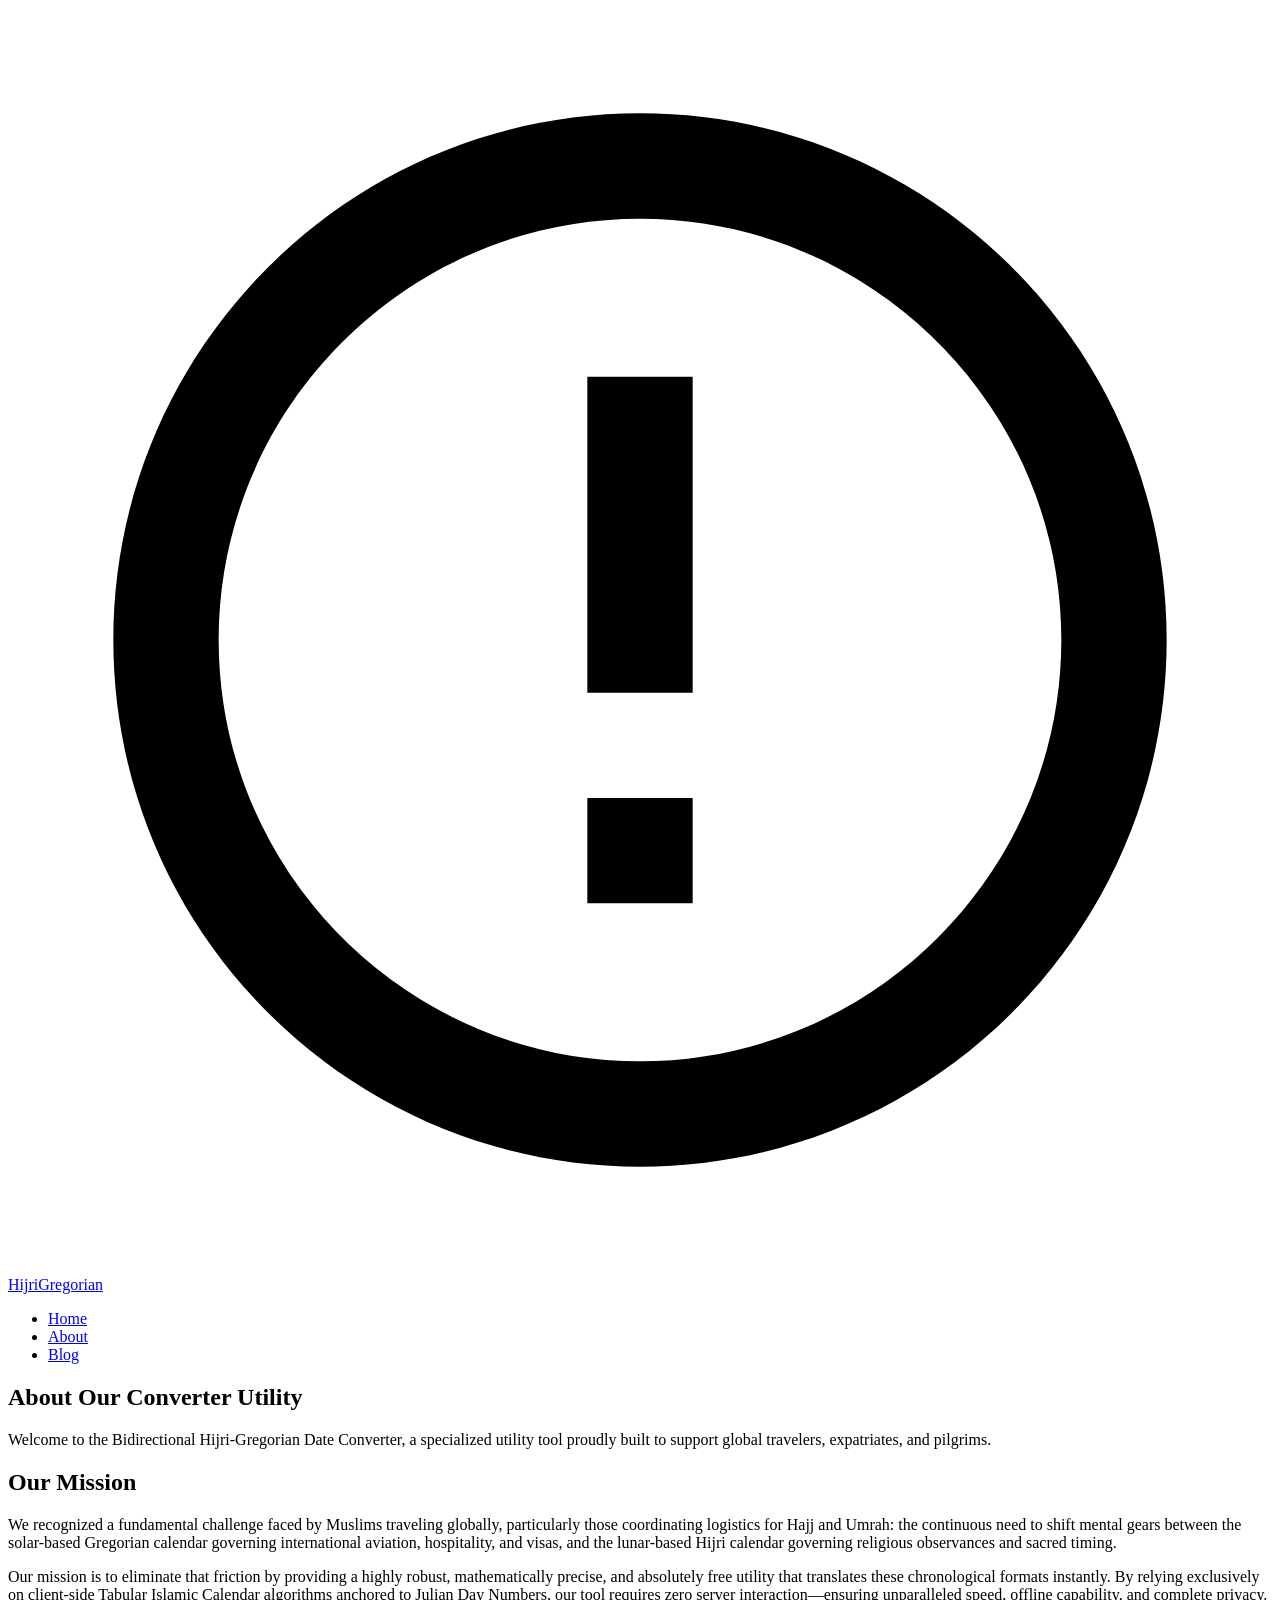
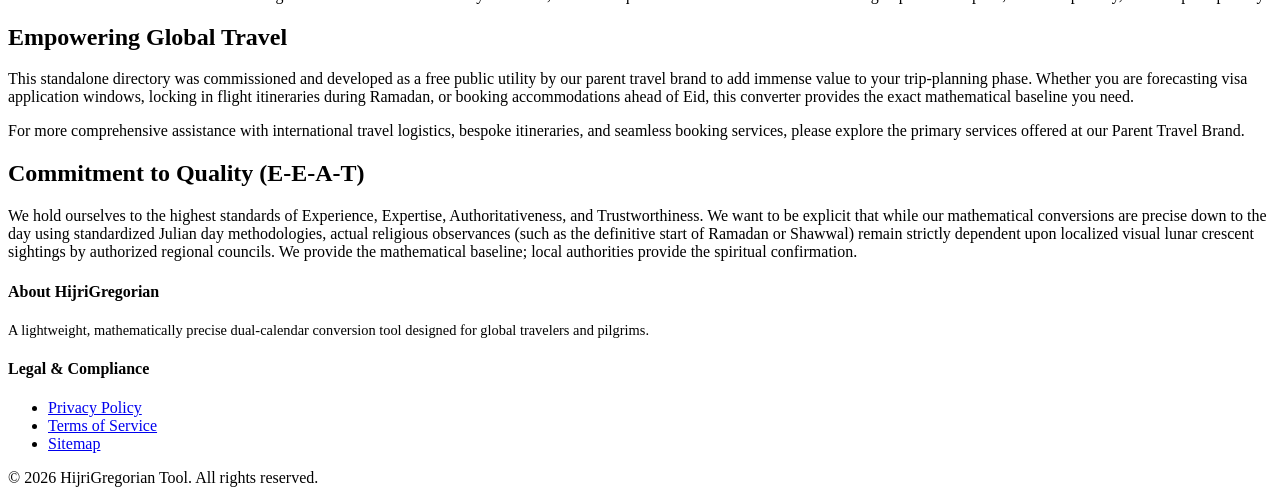
==== about.html @ 4cb7a779 "Add files via upload" ====
<!DOCTYPE html>
<html lang="en">
<head>
    <meta charset="UTF-8">
    <meta name="viewport" content="width=device-width, initial-scale=1.0">
    <title>About Us - Bidirectional Hijri-Gregorian Date Converter</title>
    <meta name="description" content="Learn more about our mission to provide highly accurate, mathematical Hijri and Gregorian date conversions for global travelers and pilgrims.">
    <link rel="stylesheet" href="assets/css/style.css">
</head>
<body>

    <header>
        <div class="container header-inner">
            <a href="index.html" class="logo">
                <svg viewBox="0 0 24 24" xmlns="http://www.w3.org/2000/svg"><path d="M12 2C6.48 2 2 6.48 2 12s4.48 10 10 10 10-4.48 10-10S17.52 2 12 2zm0 18c-4.41 0-8-3.59-8-8s3.59-8 8-8 8 3.59 8 8-3.59 8-8 8zm-1-13h2v6h-2zm0 8h2v2h-2z"/></svg>
                HijriGregorian
            </a>
            <nav>
                <ul>
                    <li><a href="index.html">Home</a></li>
                    <li><a href="about.html" class="active">About</a></li>
                    <li><a href="blog.html">Blog</a></li>
                </ul>
            </nav>
        </div>
    </header>

    <main class="container">
        <section class="content-section">
            <h1>About Our Converter Utility</h1>
            <p>Welcome to the Bidirectional Hijri-Gregorian Date Converter, a specialized utility tool proudly built to support global travelers, expatriates, and pilgrims.</p>
            
            <h2>Our Mission</h2>
            <p>We recognized a fundamental challenge faced by Muslims traveling globally, particularly those coordinating logistics for Hajj and Umrah: the continuous need to shift mental gears between the solar-based Gregorian calendar governing international aviation, hospitality, and visas, and the lunar-based Hijri calendar governing religious observances and sacred timing.</p>
            
            <p>Our mission is to eliminate that friction by providing a highly robust, mathematically precise, and absolutely free utility that translates these chronological formats instantly. By relying exclusively on client-side Tabular Islamic Calendar algorithms anchored to Julian Day Numbers, our tool requires zero server interaction—ensuring unparalleled speed, offline capability, and complete privacy.</p>

            <h2>Empowering Global Travel</h2>
            <p>This standalone directory was commissioned and developed as a free public utility by our parent travel brand to add immense value to your trip-planning phase. Whether you are forecasting visa application windows, locking in flight itineraries during Ramadan, or booking accommodations ahead of Eid, this converter provides the exact mathematical baseline you need.</p>
            
            <p>For more comprehensive assistance with international travel logistics, bespoke itineraries, and seamless booking services, please explore the primary services offered at our Parent Travel Brand.</p>

            <h2>Commitment to Quality (E-E-A-T)</h2>
            <p>We hold ourselves to the highest standards of Experience, Expertise, Authoritativeness, and Trustworthiness. We want to be explicit that while our mathematical conversions are precise down to the day using standardized Julian day methodologies, actual religious observances (such as the definitive start of Ramadan or Shawwal) remain strictly dependent upon localized visual lunar crescent sightings by authorized regional councils. We provide the mathematical baseline; local authorities provide the spiritual confirmation.</p>
        </section>
    </main>

    <footer>
        <div class="container">
            <div class="footer-inner">
                <div class="footer-col">
                    <h4>About HijriGregorian</h4>
                    <p style="color: var(--text-muted); font-size: 0.9rem;">A lightweight, mathematically precise dual-calendar conversion tool designed for global travelers and pilgrims.</p>
                </div>
                <div class="footer-col">
                    <h4>Legal & Compliance</h4>
                    <ul>
                        <li><a href="privacy-policy.html">Privacy Policy</a></li>
                        <li><a href="terms-of-service.html">Terms of Service</a></li>
                        <li><a href="sitemap.html">Sitemap</a></li>
                    </ul>
                </div>
            </div>
            <div class="footer-bottom">
                &copy; 2026 HijriGregorian Tool. All rights reserved. 
            </div>
        </div>
    </footer>

    <script src="assets/js/converter.js"></script>
</body>
</html>
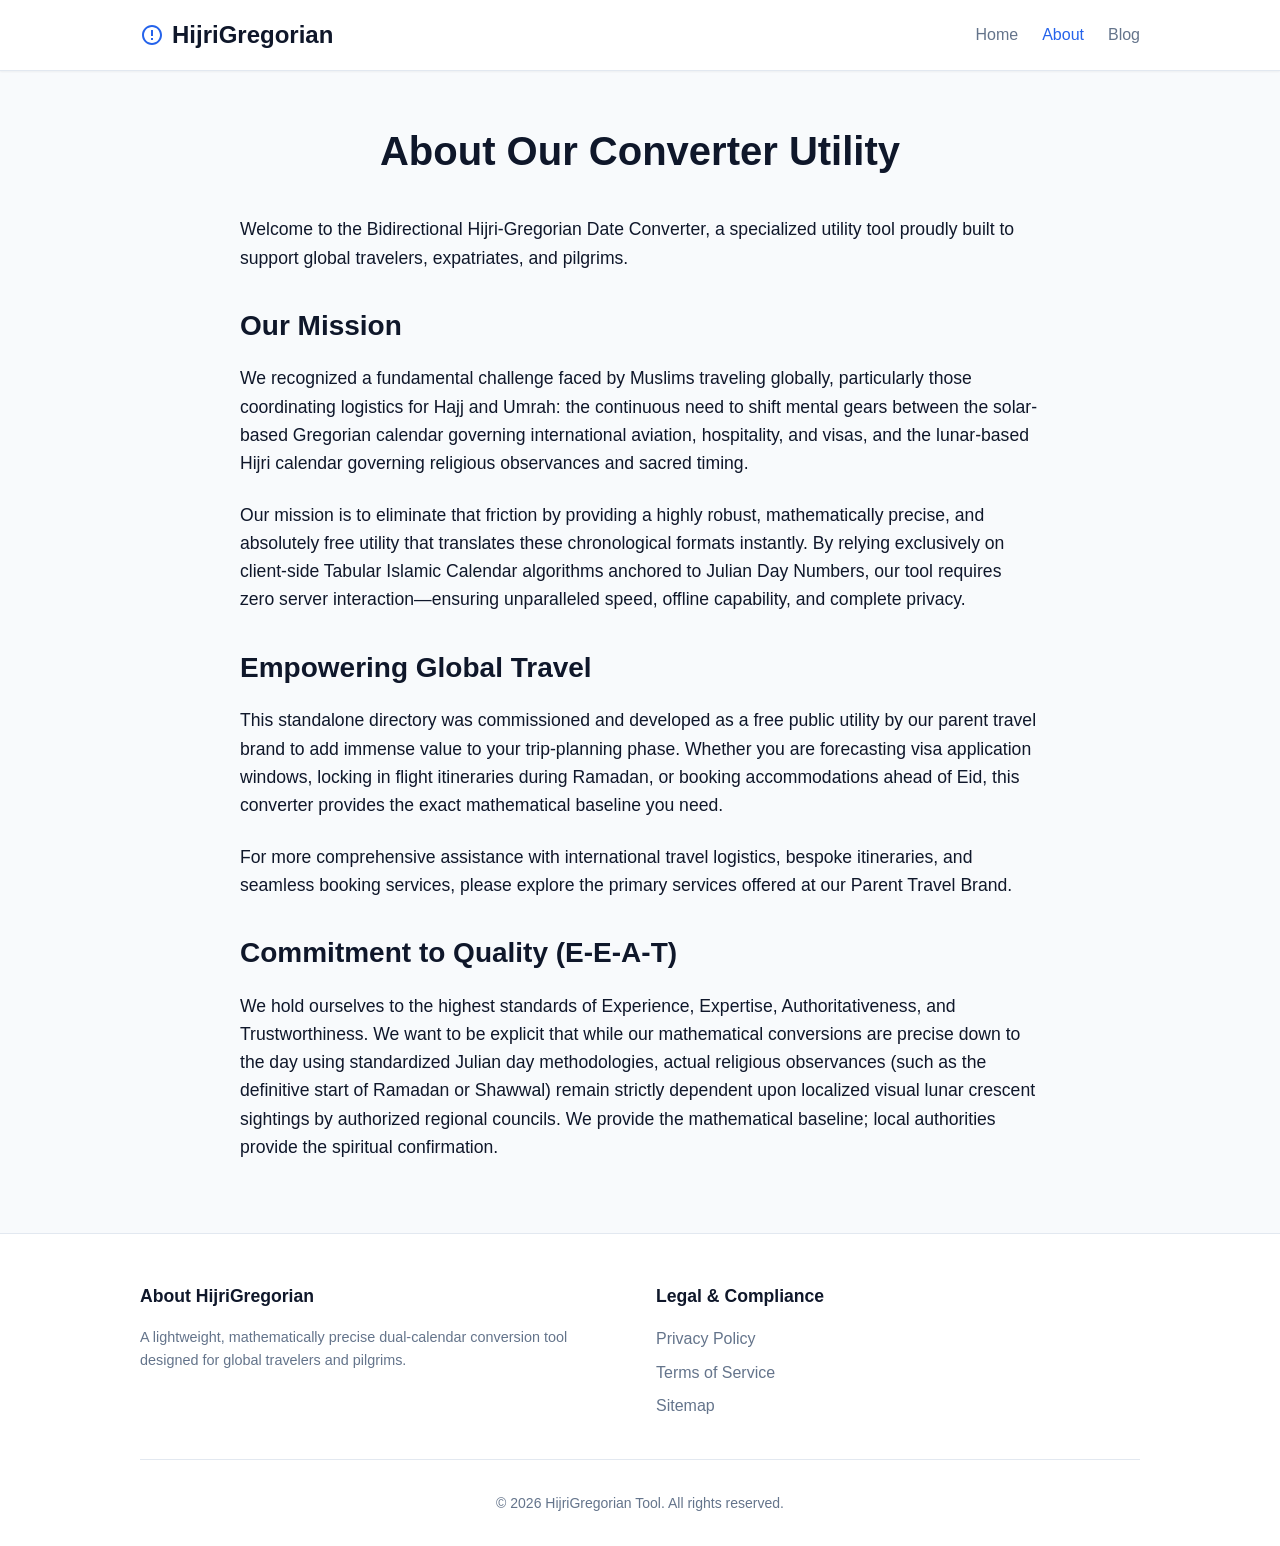
==== commit 14a8025a: "Update about.html" ====
--- a/about.html
+++ b/about.html
@@ -5,7 +5,7 @@
     <meta name="viewport" content="width=device-width, initial-scale=1.0">
     <title>About Us - Bidirectional Hijri-Gregorian Date Converter</title>
     <meta name="description" content="Learn more about our mission to provide highly accurate, mathematical Hijri and Gregorian date conversions for global travelers and pilgrims.">
-    <link rel="stylesheet" href="assets/css/style.css">
+    <link rel="stylesheet" href="style.css">
 </head>
 <body>
 
@@ -67,6 +67,6 @@
         </div>
     </footer>
 
-    <script src="assets/js/converter.js"></script>
+    <script src="converter.js"></script>
 </body>
 </html>
--- a/style.css
+++ b/style.css
@@ -0,0 +1,352 @@
+@import url('https://fonts.googleapis.com/css2?family=Inter:wght@300;400;500;600;700&display=swap');
+
+:root {
+  --primary: #2563eb;
+  --primary-hover: #1d4ed8;
+  --bg-color: #f8fafc;
+  --card-bg: #ffffff;
+  --text-main: #0f172a;
+  --text-muted: #64748b;
+  --border-color: #e2e8f0;
+  --success: #10b981;
+  --shadow-sm: 0 1px 2px 0 rgb(0 0 0 / 0.05);
+  --shadow-md: 0 4px 6px -1px rgb(0 0 0 / 0.1), 0 2px 4px -2px rgb(0 0 0 / 0.1);
+  --shadow-lg: 0 10px 15px -3px rgb(0 0 0 / 0.1), 0 4px 6px -4px rgb(0 0 0 / 0.1);
+  --radius: 0.75rem;
+  --transition: all 0.3s ease;
+}
+
+@media (prefers-color-scheme: dark) {
+  :root {
+    --primary: #3b82f6;
+    --primary-hover: #60a5fa;
+    --bg-color: #0f172a;
+    --card-bg: #1e293b;
+    --text-main: #f8fafc;
+    --text-muted: #94a3b8;
+    --border-color: #334155;
+  }
+}
+
+* {
+  margin: 0;
+  padding: 0;
+  box-sizing: border-box;
+}
+
+body {
+  font-family: 'Inter', sans-serif;
+  background-color: var(--bg-color);
+  color: var(--text-main);
+  line-height: 1.6;
+  display: flex;
+  flex-direction: column;
+  min-height: 100vh;
+}
+
+a {
+  color: var(--primary);
+  text-decoration: none;
+  transition: var(--transition);
+}
+
+a:hover {
+  color: var(--primary-hover);
+}
+
+header {
+  background-color: var(--card-bg);
+  border-bottom: 1px solid var(--border-color);
+  padding: 1rem 0;
+  position: sticky;
+  top: 0;
+  z-index: 100;
+  box-shadow: var(--shadow-sm);
+}
+
+.container {
+  width: 90%;
+  max-width: 1000px;
+  margin: 0 auto;
+}
+
+.header-inner {
+  display: flex;
+  justify-content: space-between;
+  align-items: center;
+}
+
+.logo {
+  font-size: 1.5rem;
+  font-weight: 700;
+  color: var(--text-main);
+  display: flex;
+  align-items: center;
+  gap: 0.5rem;
+}
+
+.logo svg {
+  width: 24px;
+  height: 24px;
+  fill: var(--primary);
+}
+
+nav ul {
+  display: flex;
+  list-style: none;
+  gap: 1.5rem;
+}
+
+nav a {
+  font-weight: 500;
+  color: var(--text-muted);
+}
+
+nav a:hover, nav a.active {
+  color: var(--primary);
+}
+
+main {
+  flex: 1;
+  padding: 3rem 0;
+}
+
+/* Calculator Styles */
+.converter-container {
+  background-color: var(--card-bg);
+  border-radius: var(--radius);
+  box-shadow: var(--shadow-lg);
+  padding: 2rem;
+  margin-bottom: 3rem;
+  border: 1px solid var(--border-color);
+}
+
+.tabs {
+  display: flex;
+  gap: 1rem;
+  margin-bottom: 2rem;
+  border-bottom: 2px solid var(--border-color);
+  padding-bottom: 1rem;
+}
+
+.tab-btn {
+  background: none;
+  border: none;
+  font-size: 1.1rem;
+  font-family: inherit;
+  font-weight: 600;
+  color: var(--text-muted);
+  cursor: pointer;
+  padding: 0.5rem 1rem;
+  border-radius: 0.5rem;
+  transition: var(--transition);
+}
+
+.tab-btn:hover {
+  background-color: var(--bg-color);
+  color: var(--text-main);
+}
+
+.tab-btn.active {
+  color: var(--primary);
+  background-color: var(--bg-color);
+  box-shadow: inset 0 -2px 0 var(--primary);
+}
+
+.tab-content {
+  display: none;
+  animation: fadeIn 0.4s ease;
+}
+
+.tab-content.active {
+  display: block;
+}
+
+@keyframes fadeIn {
+  from { opacity: 0; transform: translateY(5px); }
+  to { opacity: 1; transform: translateY(0); }
+}
+
+.form-group {
+  margin-bottom: 1.5rem;
+}
+
+.form-group label {
+  display: block;
+  font-weight: 500;
+  margin-bottom: 0.5rem;
+  color: var(--text-muted);
+}
+
+.input-row {
+  display: flex;
+  gap: 1rem;
+}
+
+input[type="date"], select {
+  width: 100%;
+  padding: 0.75rem 1rem;
+  border: 1px solid var(--border-color);
+  border-radius: 0.5rem;
+  background-color: var(--bg-color);
+  color: var(--text-main);
+  font-family: inherit;
+  font-size: 1rem;
+  transition: var(--transition);
+  outline: none;
+}
+
+input[type="date"]:focus, select:focus {
+  border-color: var(--primary);
+  box-shadow: 0 0 0 3px rgba(37, 99, 235, 0.2);
+}
+
+.result-box {
+  margin-top: 2rem;
+  padding: 1.5rem;
+  background-color: var(--bg-color);
+  border-radius: 0.5rem;
+  border: 1px solid var(--border-color);
+  text-align: center;
+}
+
+.result-box h3 {
+  font-size: 1rem;
+  color: var(--text-muted);
+  margin-bottom: 0.5rem;
+  text-transform: uppercase;
+  letter-spacing: 0.05em;
+}
+
+.result-value {
+  font-size: 2rem;
+  font-weight: 700;
+  color: var(--primary);
+  margin-bottom: 1rem;
+}
+
+.note {
+  font-size: 0.875rem;
+  color: var(--text-muted);
+  background-color: rgba(37, 99, 235, 0.1);
+  padding: 0.75rem;
+  border-radius: 0.5rem;
+  display: inline-block;
+  margin-top: 1rem;
+}
+
+/* Typography Content */
+.content-section {
+  max-width: 800px;
+  margin: 0 auto;
+}
+
+h1, h2, h3 {
+  color: var(--text-main);
+  margin-bottom: 1rem;
+}
+
+.content-section h1 { font-size: 2.5rem; text-align: center; margin-bottom: 2rem; }
+.content-section h2 { font-size: 1.75rem; margin-top: 2rem; }
+.content-section p { margin-bottom: 1.5rem; font-size: 1.1rem; }
+.content-section ul { margin-bottom: 1.5rem; padding-left: 1.5rem; font-size: 1.1rem; }
+.content-section li { margin-bottom: 0.5rem; }
+
+/* Table */
+.data-table {
+  width: 100%;
+  border-collapse: collapse;
+  margin: 2rem 0;
+  background-color: var(--card-bg);
+  border-radius: var(--radius);
+  overflow: hidden;
+  box-shadow: var(--shadow-md);
+}
+
+.data-table th, .data-table td {
+  padding: 1rem;
+  text-align: left;
+  border-bottom: 1px solid var(--border-color);
+}
+
+.data-table th {
+  background-color: var(--bg-color);
+  font-weight: 600;
+}
+
+.data-table tr:last-child td {
+  border-bottom: none;
+}
+
+/* Footer */
+footer {
+  background-color: var(--card-bg);
+  border-top: 1px solid var(--border-color);
+  padding: 3rem 0 2rem;
+  margin-top: auto;
+}
+
+.footer-inner {
+  display: grid;
+  grid-template-columns: repeat(auto-fit, minmax(200px, 1fr));
+  gap: 2rem;
+  margin-bottom: 2rem;
+}
+
+.footer-col h4 {
+  margin-bottom: 1rem;
+  font-size: 1.1rem;
+}
+
+.footer-col ul {
+  list-style: none;
+}
+
+.footer-col li {
+  margin-bottom: 0.5rem;
+}
+
+.footer-col a {
+  color: var(--text-muted);
+}
+
+.footer-col a:hover {
+  color: var(--primary);
+}
+
+.footer-bottom {
+  text-align: center;
+  padding-top: 2rem;
+  border-top: 1px solid var(--border-color);
+  color: var(--text-muted);
+  font-size: 0.875rem;
+}
+
+@media (max-width: 768px) {
+  .input-row { flex-direction: column; }
+  .content-section h1 { font-size: 2rem; }
+  .tabs { flex-direction: column; gap: 0.5rem; }
+  .tab-btn { text-align: left; }
+}
+
+/* API Integration Styles */
+.loading-pulse {
+  animation: pulse 1.5s infinite ease-in-out;
+  opacity: 0.6;
+}
+
+@keyframes pulse {
+  0% { opacity: 0.4; }
+  50% { opacity: 0.8; }
+  100% { opacity: 0.4; }
+}
+
+.source-badge {
+  font-size: 0.75rem;
+  color: var(--text-muted);
+  margin-top: 0.5rem;
+  text-transform: uppercase;
+  letter-spacing: 0.05em;
+  font-weight: 600;
+}
+
